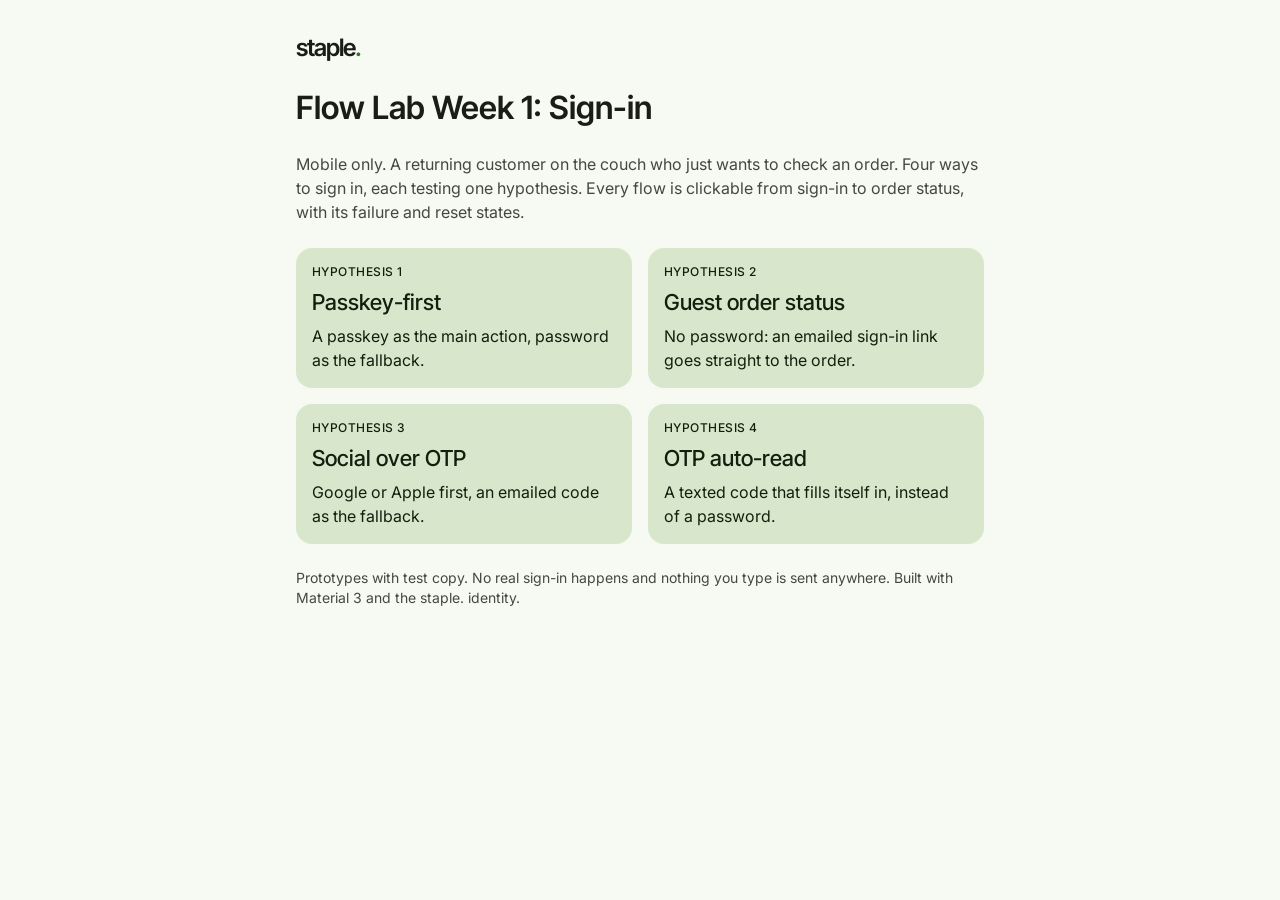
==== flow-lab/weeks/week-01-signin/index.html @ 0a6739de "Flow Lab Week 1: four clickable sign-in flows, staple. test copy, failure and reset states Replaces " ====
<!doctype html>
<html lang="en">
<head>
<meta charset="utf-8">
<meta name="viewport" content="width=device-width, initial-scale=1">
<title>Flow Lab Week 1: Sign-in</title>
<link rel="preconnect" href="https://fonts.googleapis.com">
<link rel="preconnect" href="https://fonts.gstatic.com" crossorigin>
<link href="https://fonts.googleapis.com/css2?family=Inter:wght@400;500;600&family=Inter+Tight:wght@500;600&display=swap" rel="stylesheet">
<style>
:root{--primary:#3E6B34;--on-primary:#FFFFFF;--secondary-container:#D8E7CB;--on-secondary-container:#131F0E;--surface:#F7FAF3;--on-surface:#191C17;--surface-variant:#DFE4D8;--on-surface-variant:#44483E}
@media (prefers-color-scheme: dark){:root:not([data-theme="light"]){--primary:#A4D48D;--on-primary:#143300;--secondary-container:#3E4A2D;--on-secondary-container:#D8E7CB;--surface:#111411;--on-surface:#E1E4DA;--surface-variant:#44483E;--on-surface-variant:#C4C8BC}}
*{box-sizing:border-box}
body{margin:0;background:var(--surface);color:var(--on-surface);font-family:Inter,system-ui,sans-serif;font-size:16px;line-height:24px}
.wrap{max-width:720px;margin:0 auto;padding:32px 16px 48px;display:flex;flex-direction:column;gap:24px}
.wordmark{font-family:'Inter Tight',Inter,sans-serif;font-weight:600;letter-spacing:-0.04em;font-size:24px;line-height:32px}
.wordmark span{color:var(--primary)}
h1{font-family:'Inter Tight',Inter,sans-serif;font-size:32px;line-height:40px;font-weight:600;margin:0}
h2{font-family:'Inter Tight',Inter,sans-serif;font-size:22px;line-height:28px;font-weight:500;margin:0}
p{margin:0}
.lede{color:var(--on-surface-variant)}
.flows{list-style:none;margin:0;padding:0;display:grid;grid-template-columns:repeat(auto-fit,minmax(260px,1fr));gap:16px}
.flows a{display:flex;flex-direction:column;gap:8px;min-height:48px;padding:16px;border-radius:16px;background:var(--secondary-container);color:var(--on-secondary-container);text-decoration:none}
.flows a:focus-visible{outline:3px solid var(--primary);outline-offset:2px}
.flows .n{font-size:12px;line-height:16px;font-weight:500;letter-spacing:.04em;text-transform:uppercase}
.small{font-size:14px;line-height:20px;color:var(--on-surface-variant)}
</style>
</head>
<body>
<main class="wrap">
  <div class="wordmark">staple<span>.</span></div>
  <h1>Flow Lab Week 1: Sign-in</h1>
  <p class="lede">Mobile only. A returning customer on the couch who just wants to check an order. Four ways to sign in, each testing one hypothesis. Every flow is clickable from sign-in to order status, with its failure and reset states.</p>
  <ul class="flows">
    <li><a href="builds/variation-1-passkey-first.html"><span class="n">Hypothesis 1</span><h2>Passkey-first</h2><span>A passkey as the main action, password as the fallback.</span></a></li>
    <li><a href="builds/variation-2-guest-order-status.html"><span class="n">Hypothesis 2</span><h2>Guest order status</h2><span>No password: an emailed sign-in link goes straight to the order.</span></a></li>
    <li><a href="builds/variation-3-social-over-otp.html"><span class="n">Hypothesis 3</span><h2>Social over OTP</h2><span>Google or Apple first, an emailed code as the fallback.</span></a></li>
    <li><a href="builds/variation-4-otp-auto-read.html"><span class="n">Hypothesis 4</span><h2>OTP auto-read</h2><span>A texted code that fills itself in, instead of a password.</span></a></li>
  </ul>
  <p class="small">Prototypes with test copy. No real sign-in happens and nothing you type is sent anywhere. Built with Material 3 and the staple. identity.</p>
</main>
</body>
</html>
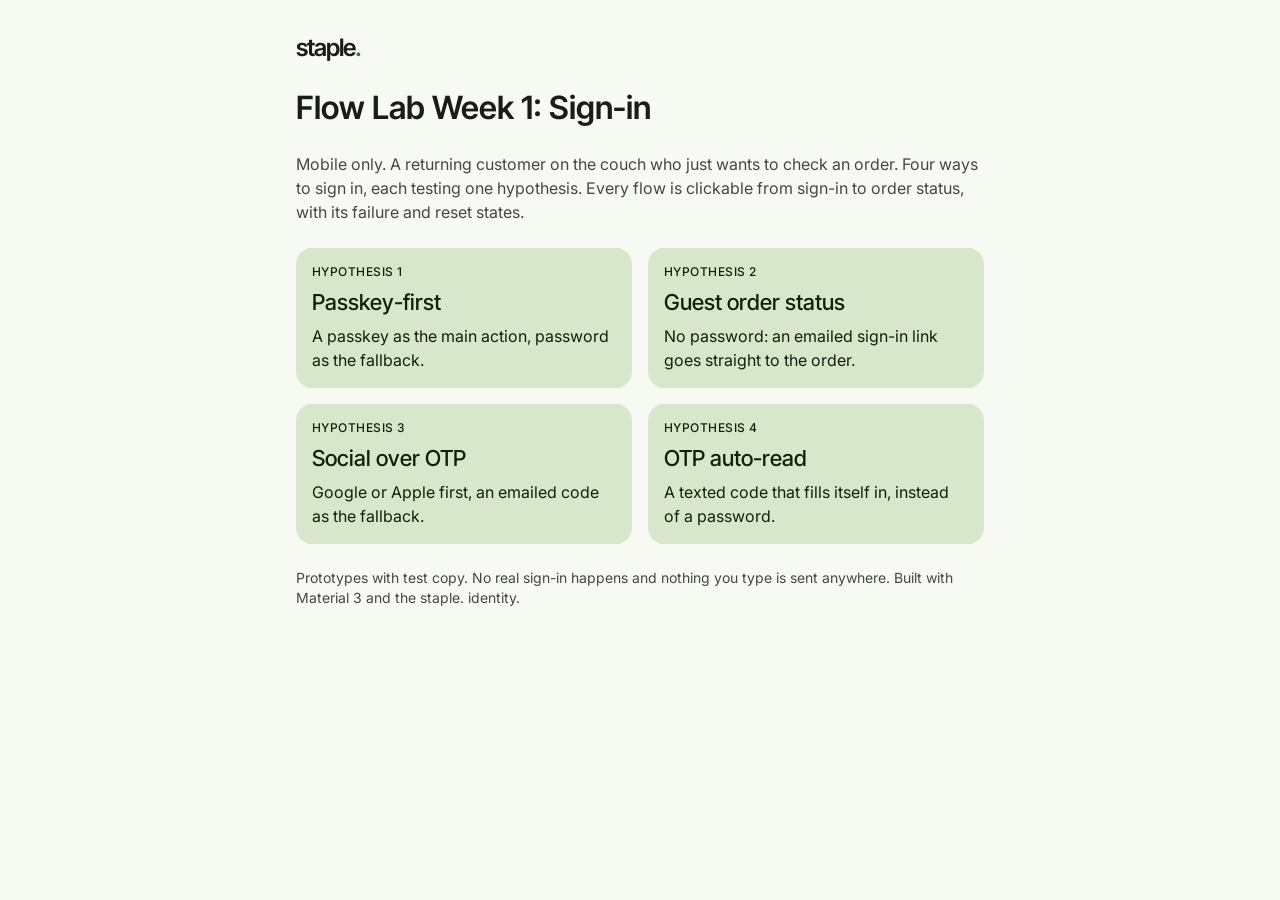
==== commit 3fa3dcac: "Week 1 landing: keep Sign-in on one line at 375px" ====
--- a/flow-lab/weeks/week-01-signin/index.html
+++ b/flow-lab/weeks/week-01-signin/index.html
@@ -29,7 +29,7 @@
 <body>
 <main class="wrap">
   <div class="wordmark">staple<span>.</span></div>
-  <h1>Flow Lab Week 1: Sign-in</h1>
+  <h1>Flow Lab Week 1: Sign&#8209;in</h1>
   <p class="lede">Mobile only. A returning customer on the couch who just wants to check an order. Four ways to sign in, each testing one hypothesis. Every flow is clickable from sign-in to order status, with its failure and reset states.</p>
   <ul class="flows">
     <li><a href="builds/variation-1-passkey-first.html"><span class="n">Hypothesis 1</span><h2>Passkey-first</h2><span>A passkey as the main action, password as the fallback.</span></a></li>
